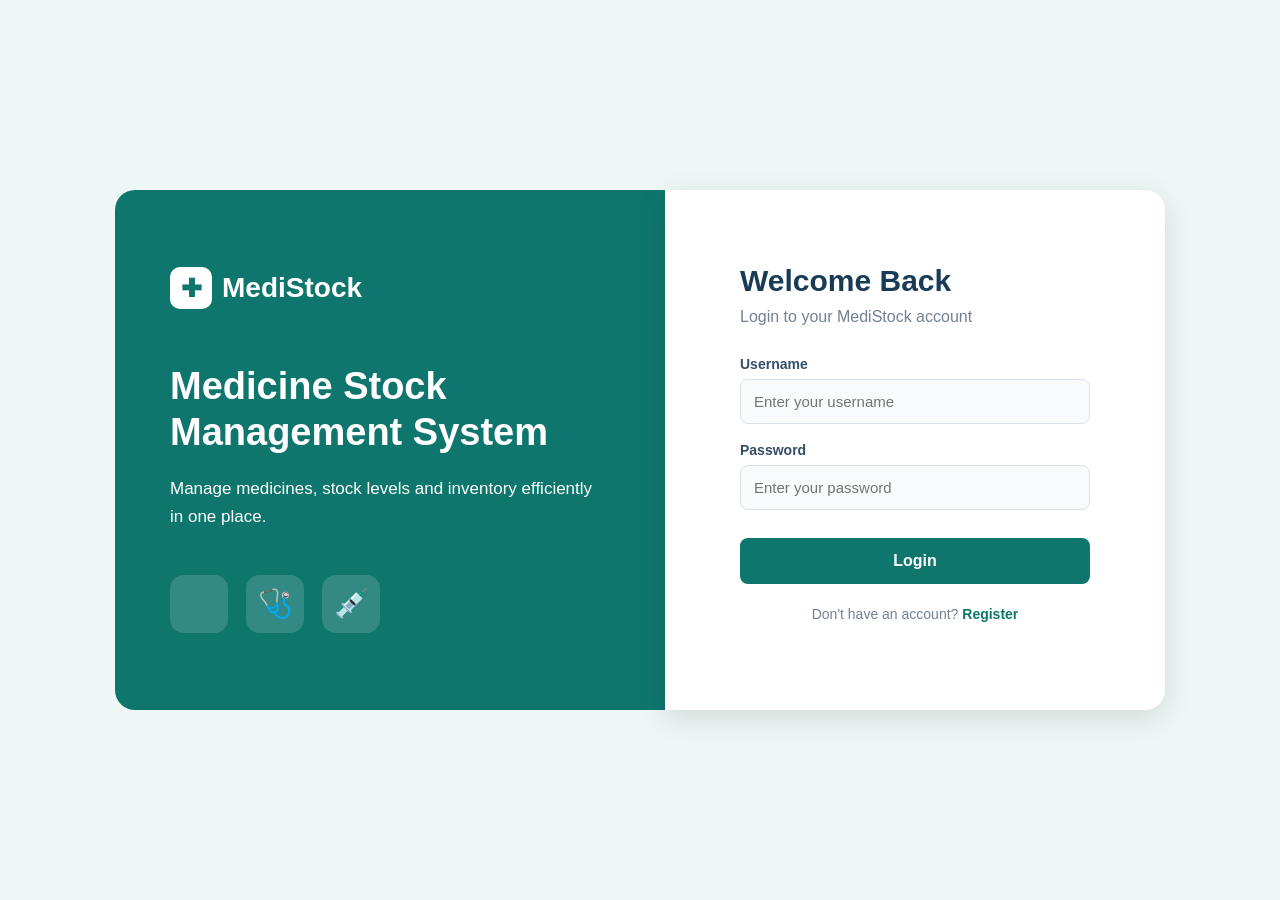
==== frontend/index.html @ da839a22 "Add Java backend and reorganize frontend" ====
<!doctype html>
<html lang="en">
  <head>
    <meta charset="UTF-8" />
    <meta name="viewport" content="width=device-width, initial-scale=1.0" />

    <link rel="stylesheet" href="style.css" />
    <script src="runtime-config.js"></script>
    <script src="script.js" defer></script>

    <title>MediStock - Login</title>
  </head>

  <body>
    <div class="login-page">
      <div class="medicine-section">
        <div class="brand">
          <span class="brand-icon">✚</span>
          <span>MediStock</span>
        </div>

        <h1>Medicine Stock<br />Management System</h1>

        <p>
          Manage medicines, stock levels and inventory efficiently in one place.
        </p>

        <div class="medicine-icons">
          <span></span>
          <span>🩺</span>
          <span>💉</span>
        </div>
      </div>

      <div class="login-section">
        <div class="login-box">
          <h2>Welcome Back</h2>

          <p class="login-subtitle">Login to your MediStock account</p>

          <label for="username">Username</label>

          <input type="text" id="username" placeholder="Enter your username" />

          <label for="password">Password</label>

          <input
            type="password"
            id="password"
            placeholder="Enter your password"
          />

          <button onclick="login()">Login</button>

          <p class="register-text">
            Don't have an account?
            <a href="register.html">Register</a>
          </p>
        </div>
      </div>
    </div>
  </body>
</html>
---- frontend/style.css ----
/* =========================
MEDISTOCK LOGIN PAGE
========================= */

body {
margin: 0;
padding: 0;
font-family: Arial, sans-serif;
background: #eef7f5;
}

.login-page {
min-height: 100vh;
display: flex;
align-items: center;
justify-content: center;
padding: 30px;
box-sizing: border-box;
}

.medicine-section {
width: 50%;
max-width: 550px;
min-height: 520px;
background: #0f766e;
color: white;
padding: 55px;
box-sizing: border-box;
border-radius: 20px 0 0 20px;
display: flex;
flex-direction: column;
justify-content: center;
}

.brand {
display: flex;
align-items: center;
gap: 10px;
font-size: 28px;
font-weight: bold;
margin-bottom: 55px;
}

.brand-icon {
background: white;
color: #0f766e;
width: 42px;
height: 42px;
border-radius: 10px;
display: flex;
align-items: center;
justify-content: center;
font-size: 25px;
}

.medicine-section h1 {
font-size: 38px;
line-height: 1.2;
margin: 0 0 20px;
}

.medicine-section p {
font-size: 17px;
line-height: 1.6;
margin: 0;
max-width: 430px;
}

.medicine-icons {
display: flex;
gap: 18px;
margin-top: 45px;
}

.medicine-icons span {
width: 58px;
height: 58px;
background: rgba(255, 255, 255, 0.15);
border-radius: 14px;
display: flex;
align-items: center;
justify-content: center;
font-size: 28px;
}

.login-section {
width: 50%;
max-width: 500px;
min-height: 520px;
background: white;
padding: 55px;
box-sizing: border-box;
border-radius: 0 20px 20px 0;
display: flex;
align-items: center;
justify-content: center;
box-shadow: 0 8px 30px rgba(0, 0, 0, 0.12);
}

.login-box {
width: 100%;
max-width: 350px;
}

.login-box h2 {
margin: 0;
color: #183b56;
font-size: 30px;
}

.login-subtitle {
color: #718096;
margin: 10px 0 30px;
}

.login-box label {
display: block;
margin-top: 18px;
margin-bottom: 7px;
color: #334e68;
font-weight: bold;
font-size: 14px;
}

.login-box input {
width: 100%;
padding: 13px;
box-sizing: border-box;
border: 1px solid #d9e2ec;
border-radius: 8px;
background: #f8fafc;
color: #1f2937;
font-size: 15px;
outline: none;
}

.login-box input:focus {
border-color: #0f766e;
background: white;
}

.login-box button {
width: 100%;
padding: 14px;
margin-top: 28px;
border: none;
border-radius: 8px;
background: #0f766e;
color: white;
font-size: 16px;
font-weight: bold;
cursor: pointer;
}

.login-box button:hover {
background: #0b5f59;
}

.register-text {
text-align: center;
margin-top: 22px;
color: #718096;
font-size: 14px;
}

.login-box a {
text-decoration: none;
color: #0f766e;
font-weight: bold;
}

/* =========================
RESPONSIVE LOGIN PAGE
========================= */

@media (max-width: 800px) {

.login-page {
    padding: 20px;
}

.medicine-section {
    display: none;
}

.login-section {
    width: 100%;
    max-width: 450px;
    border-radius: 20px;
    min-height: auto;
}


}

.dashboard-page {
    min-width: 320px;
    min-height: 100vh;
    overflow-x: clip;
    background: #f4f7f6;
    color: #23332f;
    font-family: "Segoe UI", sans-serif;
}

.dashboard-shell { min-height: 100vh; }
.dashboard-sidebar {
    position: fixed;
    inset: 0 auto 0 0;
    z-index: 2;
    display: flex;
    flex-direction: column;
    width: 244px;
    padding: 26px 18px 20px;
    box-sizing: border-box;
    background: #173c36;
    color: #e7f2ef;
}
.dashboard-brand { display: flex; align-items: center; gap: 12px; color: inherit; text-decoration: none; font-size: 17px; font-weight: 700; }
.dashboard-brand small, .topbar-user small { display: block; margin-top: 4px; font-size: 9px; font-weight: 600; letter-spacing: 1px; opacity: .65; }
.brand-mark { display: grid; width: 38px; height: 38px; place-items: center; border-radius: 11px; background: #d3ef7a; color: #173c36; font-size: 20px; }
.sidebar-label { margin: 48px 10px 12px; color: #8eaaa3; font-size: 10px; font-weight: 700; letter-spacing: 1.2px; }
.dashboard-nav { display: grid; gap: 6px; }
.nav-link { display: flex; align-items: center; gap: 12px; width: 100%; min-height: 44px; padding: 0 12px; box-sizing: border-box; border: 0; border-radius: 7px; background: transparent; color: #bfd0cb; text-align: left; text-decoration: none; font: inherit; font-size: 13px; cursor: pointer; }
.nav-link:hover, .nav-link.active { background: #28564e; color: #fff; }
.nav-link.active { box-shadow: inset 3px 0 #d3ef7a; }
.nav-icon { display: inline-grid; width: 20px; place-items: center; font-size: 18px; }
.sidebar-bottom { margin-top: auto; }
.sidebar-status { display: flex; align-items: center; gap: 8px; padding: 13px 10px 20px; color: #9eb8b1; font-size: 11px; }
.sidebar-status span { width: 7px; height: 7px; border-radius: 50%; background: #9dd572; box-shadow: 0 0 0 3px rgba(157,213,114,.13); }
.logout-link { border-top: 1px solid rgba(255,255,255,.1); border-radius: 0; }
.dashboard-main { min-height: 100vh; margin-left: 244px; }
.dashboard-topbar { display: flex; height: 72px; align-items: center; justify-content: space-between; padding: 0 42px; border-bottom: 1px solid #e4eae7; background: rgba(255,255,255,.8); }
.breadcrumb { color: #8a9994; font-size: 12px; }
.breadcrumb span { padding: 0 8px; color: #c1ccc8; }
.topbar-user { display: flex; align-items: center; gap: 10px; color: #31443e; font-size: 12px; font-weight: 600; }
.topbar-user small { color: #87958f; font-size: 10px; font-weight: 400; letter-spacing: 0; }
.user-avatar { display: grid; width: 34px; height: 34px; place-items: center; border-radius: 50%; background: #e5efe8; color: #27604f; font-size: 13px; }
.dashboard-content { width: min(1320px, 100%); margin: 0 auto; padding: 36px 42px 24px; box-sizing: border-box; }
.page-heading { display: flex; align-items: center; justify-content: space-between; gap: 20px; margin-bottom: 27px; }
.eyebrow { margin: 0 0 8px; color: #47816d; font-size: 10px; font-weight: 700; letter-spacing: 1.3px; }
.page-heading h1 { margin: 0; color: #20352f; font-size: 27px; font-weight: 650; }
.page-description { margin: 8px 0 0; color: #82908a; font-size: 13px; }
.primary-button, .secondary-button { display: inline-flex; min-height: 40px; align-items: center; justify-content: center; gap: 7px; padding: 0 15px; border: 0; border-radius: 6px; font: inherit; font-size: 12px; font-weight: 650; cursor: pointer; }
.primary-button { background: #216b57; color: #fff; box-shadow: 0 3px 7px rgba(33,107,87,.13); }
.primary-button:hover { background: #185543; }
.primary-button span { font-size: 17px; font-weight: 400; }
.secondary-button { border: 1px solid #dce5e1; background: #fff; color: #51635d; }
.metric-grid { display: grid; grid-template-columns: repeat(4, minmax(0, 1fr)); gap: 14px; margin-bottom: 22px; }
.metric-card { min-height: 132px; padding: 17px 18px; box-sizing: border-box; border: 1px solid #e7ece9; border-radius: 8px; background: #fff; }
.metric-label { display: flex; align-items: center; justify-content: space-between; color: #76847e; font-size: 11px; font-weight: 600; }
.metric-icon { display: grid; width: 29px; height: 29px; place-items: center; border-radius: 7px; font-size: 14px; font-weight: 700; }
.metric-icon.teal { background: #e1f2eb; color: #2f8064; }
.metric-icon.blue { background: #e7f0f9; color: #4277a3; }
.metric-icon.amber { background: #fff1d9; color: #b37a20; }
.metric-icon.coral { background: #fce9e3; color: #bd674c; }
.metric-card strong { display: block; margin: 10px 0 3px; color: #263c35; font-size: 24px; font-weight: 650; }
.metric-card > small { color: #9aa59f; font-size: 10px; }
.inventory-panel, .add-medicine-panel { border: 1px solid #e6ece9; border-radius: 8px; background: #fff; }
.panel-heading { display: flex; align-items: center; justify-content: space-between; gap: 18px; padding: 20px 21px; }
.panel-heading h2 { margin: 0; color: #2c4039; font-size: 15px; font-weight: 650; }
.panel-heading p { margin: 5px 0 0; color: #919d98; font-size: 11px; }
.search-box { display: flex; width: 230px; height: 36px; align-items: center; gap: 9px; padding: 0 10px; box-sizing: border-box; border: 1px solid #e2e9e5; border-radius: 5px; color: #87958f; }
.search-box > span { font-size: 20px; line-height: 1; }
.search-box input { width: 100%; min-width: 0; border: 0; outline: 0; color: #2f413a; font: inherit; font-size: 11px; }
.search-box input::placeholder { color: #a5afaa; }
.table-scroll { overflow-x: auto; }
#medicineTable { width: 100%; border-collapse: collapse; text-align: left; white-space: nowrap; }
#medicineTable th { padding: 12px 15px; border-top: 1px solid #edf1ef; border-bottom: 1px solid #edf1ef; background: #fafcfb; color: #99a59f; font-size: 9px; font-weight: 700; letter-spacing: .65px; }
#medicineTable th:first-child, #medicineTable td:first-child { padding-left: 21px; }
#medicineTable td { padding: 14px 15px; border-bottom: 1px solid #eff2f0; color: #66756e; font-size: 11px; }
#medicineTable tbody tr:last-child td { border-bottom: 0; }
#medicineTable .medicine-name { color: #334940; font-weight: 650; }
.stock-badge { display: inline-block; padding: 5px 8px; border-radius: 4px; font-size: 9px; font-weight: 650; }
.stock-badge.in-stock { background: #e5f4ec; color: #397c59; }
.stock-badge.low-stock { background: #fff2dd; color: #a97621; }
.row-actions { text-align: right; }
.row-actions button { padding: 4px 5px; border: 0; background: transparent; color: #477565; font: inherit; font-size: 10px; cursor: pointer; }
.row-actions button:last-child { margin-left: 5px; color: #b56a5a; }
.table-footer { display: flex; justify-content: space-between; gap: 12px; padding: 13px 21px; border-top: 1px solid #edf1ef; color: #99a59f; font-size: 10px; }
.add-medicine-panel { margin-top: 18px; }
.add-medicine-panel[hidden] { display: none; }
.close-form { width: 30px; height: 30px; border: 0; border-radius: 5px; background: #f1f5f3; color: #61736b; font-size: 20px; cursor: pointer; }
.medicine-form { display: grid; grid-template-columns: repeat(3, minmax(0, 1fr)); gap: 15px; padding: 0 21px 21px; }
.medicine-form label { display: grid; gap: 7px; color: #5d7068; font-size: 10px; font-weight: 650; }
.medicine-form input { width: 100%; height: 38px; padding: 0 10px; box-sizing: border-box; border: 1px solid #dfe7e3; border-radius: 5px; background: #fbfcfb; color: #344840; font: inherit; font-size: 11px; }
.medicine-form input:focus { border-color: #47816d; outline: 2px solid rgba(71,129,109,.12); }
.form-actions { display: flex; grid-column: 1 / -1; justify-content: flex-end; gap: 8px; padding-top: 4px; }
.dashboard-footer { padding: 22px 2px 0; color: #9aa59f; font-size: 10px; }
.dashboard-footer span { padding: 0 5px; color: #c2cec8; }
.visually-hidden { position: absolute; width: 1px; height: 1px; overflow: hidden; clip: rect(0, 0, 0, 0); white-space: nowrap; }

@media (max-width: 1000px) {
    .dashboard-sidebar { width: 210px; }
    .dashboard-main { margin-left: 210px; }
    .dashboard-content { padding-right: 25px; padding-left: 25px; }
    .dashboard-topbar { padding-right: 25px; padding-left: 25px; }
    .metric-grid { grid-template-columns: repeat(2, minmax(0, 1fr)); }
}
@media (max-width: 680px) {
    .dashboard-sidebar { position: static; width: 100%; height: auto; padding: 12px 16px; }
    .dashboard-brand small, .sidebar-label, .sidebar-bottom { display: none; }
    .dashboard-nav { grid-template-columns: repeat(3, 1fr); gap: 4px; margin-top: 12px; }
    .nav-link { justify-content: center; gap: 6px; min-height: 38px; padding: 0 5px; font-size: 10px; }
    .nav-link.active { box-shadow: inset 0 -2px #d3ef7a; }
    .nav-icon { width: auto; font-size: 15px; }
    .dashboard-main { margin-left: 0; }
    .dashboard-topbar { height: 55px; padding: 0 17px; }
    .dashboard-content { padding: 25px 16px 20px; }
    .page-heading { align-items: flex-start; }
    .page-heading h1 { font-size: 22px; }
    .page-heading .primary-button { flex: 0 0 auto; padding: 0 10px; font-size: 10px; }
    .metric-grid { gap: 9px; }
    .metric-card { min-height: 116px; padding: 13px; }
    .panel-heading { align-items: flex-start; flex-direction: column; padding: 17px; }
    .inventory-tools, .search-box { width: 100%; }
    .table-footer { padding: 12px 15px; font-size: 9px; }
    .medicine-form { grid-template-columns: repeat(2, minmax(0, 1fr)); padding: 0 17px 17px; }
}
@media (max-width: 400px) {
    .nav-link { flex-direction: column; gap: 2px; height: 48px; }
    .topbar-user { font-size: 10px; }
    .page-heading { flex-direction: column; }
    .metric-card strong { font-size: 21px; }
    .medicine-form { grid-template-columns: 1fr; }
}
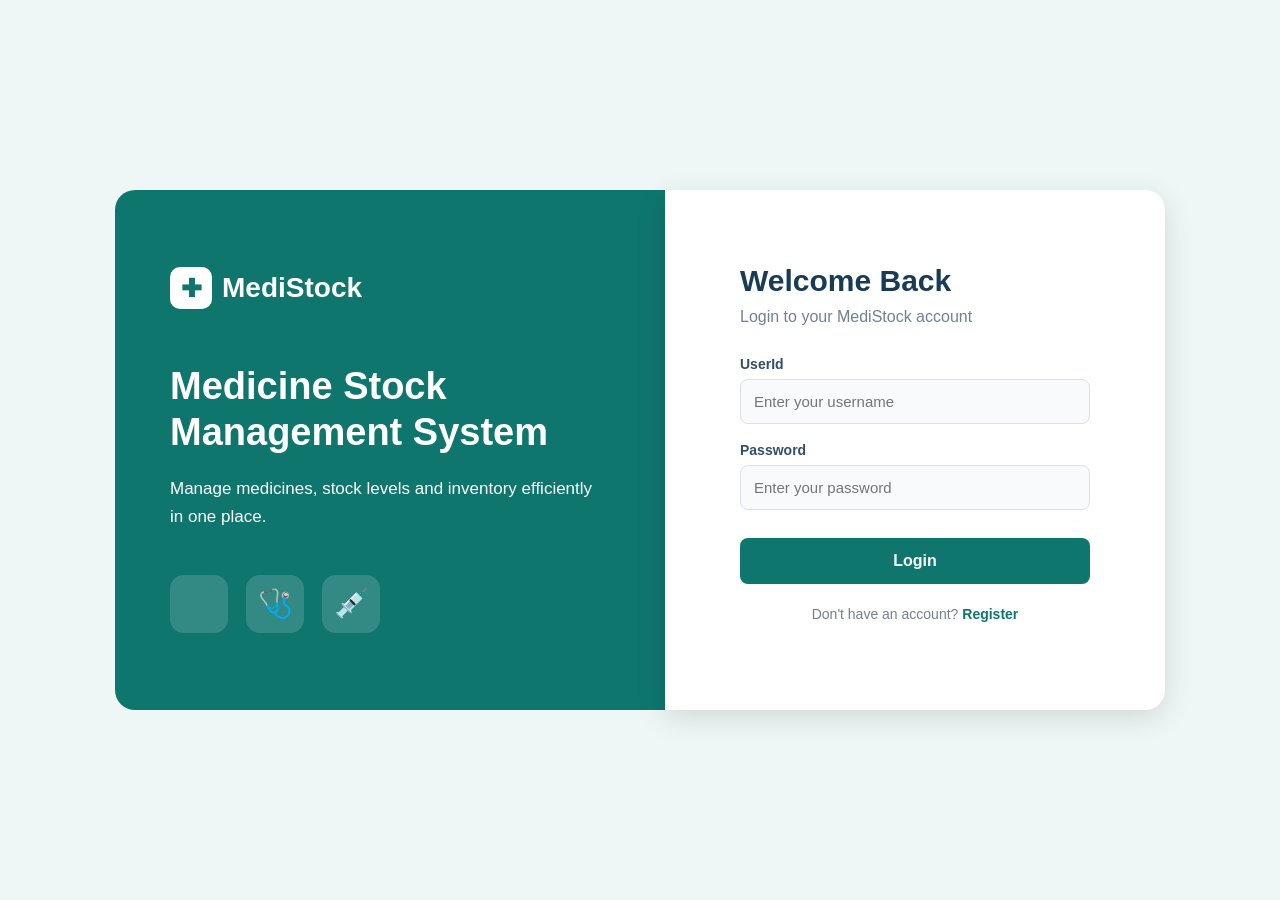
==== commit 01274646: "fix login issue" ====
--- a/frontend/index.html
+++ b/frontend/index.html
@@ -38,7 +38,7 @@
 
           <p class="login-subtitle">Login to your MediStock account</p>
 
-          <label for="username">Username</label>
+          <label for="username">UserId</label>
 
           <input type="text" id="username" placeholder="Enter your username" />
 
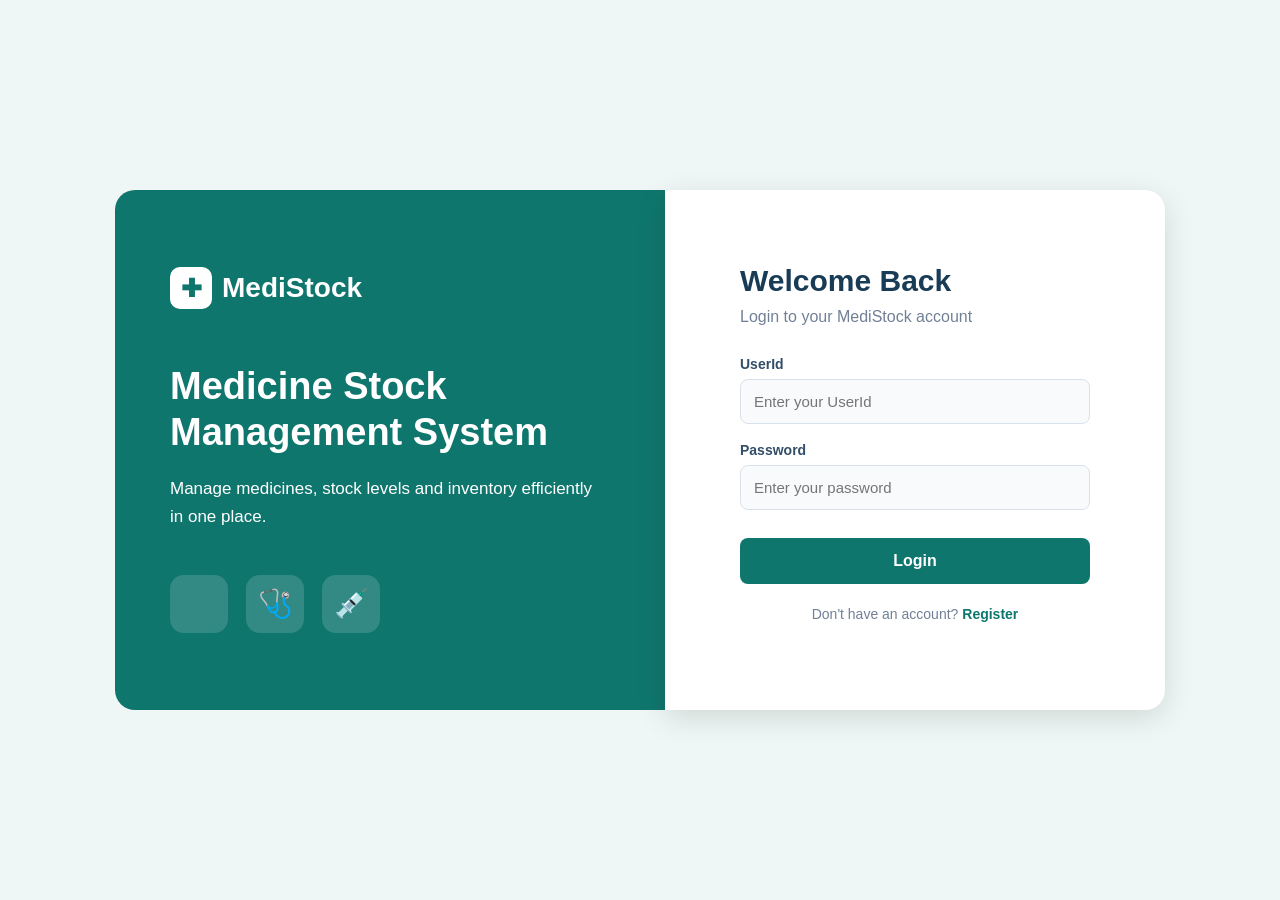
==== commit 0c6308c9: "added status in inventory" ====
--- a/frontend/index.html
+++ b/frontend/index.html
@@ -40,7 +40,7 @@
 
           <label for="username">UserId</label>
 
-          <input type="text" id="username" placeholder="Enter your username" />
+          <input type="text" id="username" placeholder="Enter your UserId" />
 
           <label for="password">Password</label>
 
